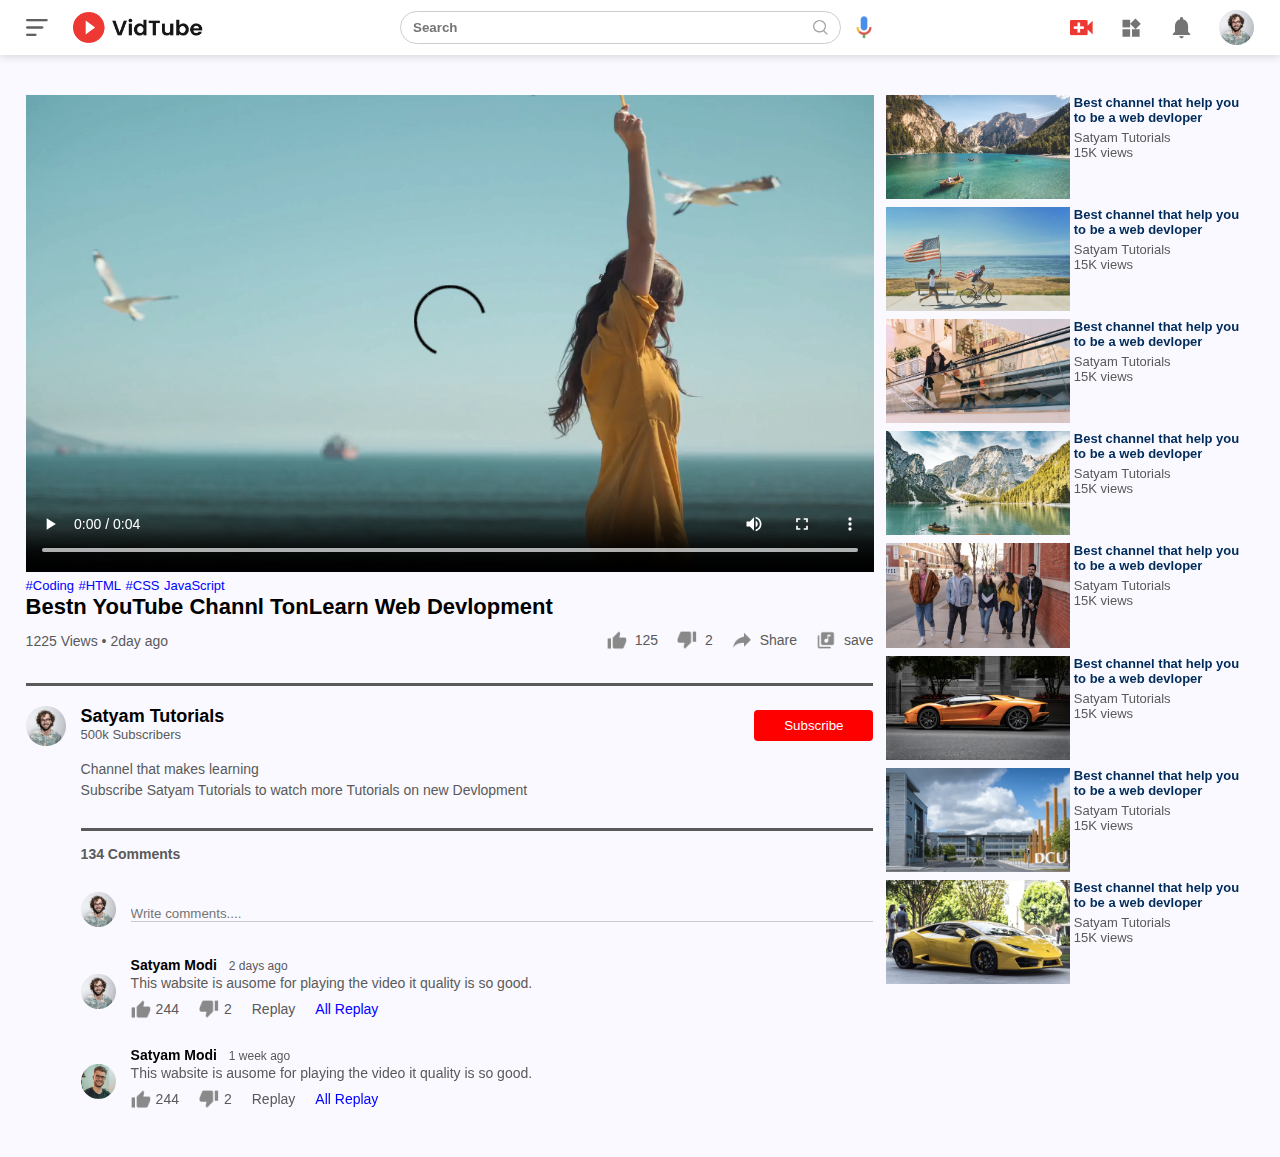
==== play-video.html @ 116caff2 "Initial commit" ====
<!DOCTYPE html>
<html lang="en">

<head>
    <meta charset="UTF-8">
    <meta http-equiv="X-UA-Compatible" content="IE=edge">
    <meta name="viewport" content="width=device-width, initial-scale=1.0">
    <title>Play Video</title>
    <link rel="stylesheet" href="style.css">
</head>

<body>
    <nav>
        <div class="nav-left flex-div">
            <img src="./image/menu.png" class="menu-icon">
            <img src="./image/logo.png" class="logo">
        </div>
        <div class="nav-middle flex-div">
            <div class="search-box flex-div">
                <input type="text" placeholder="Search">
                <img src="./image/search.png" alt="">
            </div>
            <img src="./image/voice-search.png" class="mic-icone">
        </div>
        <div class="nav-right flex-div">
            <img src="./image/upload.png" alt="">
            <img src="./image/more.png" alt="">
            <img src="./image/notification.png" alt="">
            <img src="./image/Jack.png" class="user-icon" alt="">
        </div>
    </nav>


    <div class="container play-container">
        <div class="row">
            <div class="play-video">
                <video controls autoplay>
                    <source src="./image/video.mp4" type="video/mp4">
                    <!-- <source src="" type="video/mp4"> -->
                </video>

                <div class="tags">
                    <a href="">#Coding</a>
                    <a href="">#HTML</a>
                    <a href="">#CSS</a>
                    <a href="">JavaScript</a>

                </div>
                <h3>Bestn YouTube Channl TonLearn Web Devlopment</h3>
                <div class="play-video-info">
                    <p>1225 Views &bull; 2day ago</p>
                    <div>
                        <a href=""><img src="./image/like.png">125</a>
                        <a href=""><img src="./image/dislike.png">2</a>
                        <a href=""><img src="./image/share.png">Share</a>
                        <a href=""><img src="./image/save.png">save</a>

                    </div>
                </div>
                <hr>
                <div class="plublisher">
                    <img src="./image/Jack.png">
                    <div>
                        <p>Satyam Tutorials</p>
                        <span>500k Subscribers</span>
                    </div>
                    <button type="button">Subscribe</button>
                </div>
                <div class="vid-description">
                    <p>Channel that makes learning</p>
                    <p>Subscribe Satyam Tutorials to watch more Tutorials on new Devlopment</p>
                    <hr>
                    <h4>134 Comments</h4>

                    <div class="add-comment">
                        <img src="./image/Jack.png">
                        <input type="text" placeholder="Write comments....">
                    </div>
                    <div class="old-comment">
                        <img src="./image/Jack.png">
                        <div>
                            <h3>Satyam Modi <span>2 days ago</span></h3>
                            <p>This wabsite is ausome for playing the video it quality is so good.</p>
                            <div class="acomment-action">
                                <img src="./image/like.png">
                                <span>244</span>
                                <img src="./image/dislike.png">
                                <span>2</span>
                                <span>Replay</span>
                                <a href="">All Replay</a>
                            </div>
                        </div>
                    </div>
                    <div class="old-comment">
                        <img src="./image/simon.png">
                        <div>
                            <h3>Satyam Modi <span>1 week ago</span></h3>
                            <p>This wabsite is ausome for playing the video it quality is so good.</p>
                            <div class="acomment-action">
                                <img src="./image/like.png">
                                <span>244</span>
                                <img src="./image/dislike.png">
                                <span>2</span>
                                <span>Replay</span>
                                <a href="">All Replay</a>
                            </div>
                        </div>
                    </div>
                </div>
            </div>
            <div class="right-sidebar">
                <div class="side-video-list">
                    <img src="./image/thumbnail1.png">
                    <div class="vid-info">
                        <a href="" class="small-thumbnail">Best channel that help you to be a web devloper</a>
                        <p>Satyam Tutorials</p>
                        <p>15K views</p>
                    </div>
                </div>
                <div class="side-video-list">
                    <img src="./image/thumbnail2.png">
                    <div class="vid-info">
                        <a href="" class="small-thumbnail">Best channel that help you to be a web devloper</a>
                        <p>Satyam Tutorials</p>
                        <p>15K views</p>
                    </div>
                </div>
                <div class="side-video-list">
                    <img src="./image/thumbnail3.png">
                    <div class="vid-info">
                        <a href="" class="small-thumbnail">Best channel that help you to be a web devloper</a>
                        <p>Satyam Tutorials</p>
                        <p>15K views</p>
                    </div>
                </div>
                <div class="side-video-list">
                    <img src="./image/thumbnail4.png">
                    <div class="vid-info">
                        <a href="" class="small-thumbnail">Best channel that help you to be a web devloper</a>
                        <p>Satyam Tutorials</p>
                        <p>15K views</p>
                    </div>
                </div>
                <div class="side-video-list">
                    <img src="./image/thumbnail5.png">
                    <div class="vid-info">
                        <a href="" class="small-thumbnail">Best channel that help you to be a web devloper</a>
                        <p>Satyam Tutorials</p>
                        <p>15K views</p>
                    </div>
                </div>
                <div class="side-video-list">
                    <img src="./image/thumbnail6.png">
                    <div class="vid-info">
                        <a href="" class="small-thumbnail">Best channel that help you to be a web devloper</a>
                        <p>Satyam Tutorials</p>
                        <p>15K views</p>
                    </div>
                </div>
                <div class="side-video-list">
                    <img src="./image/thumbnail7.png">
                    <div class="vid-info">
                        <a href="" class="small-thumbnail">Best channel that help you to be a web devloper</a>
                        <p>Satyam Tutorials</p>
                        <p>15K views</p>
                    </div>
                </div>
                <div class="side-video-list">
                    <img src="./image/thumbnail8.png">
                    <div class="vid-info">
                        <a href="" class="small-thumbnail">Best channel that help you to be a web devloper</a>
                        <p>Satyam Tutorials</p>
                        <p>15K views</p>
                    </div>
                </div>
            </div>
        </div>
    </div>

</body>

</html>
---- style.css ----
*{
    margin: 0;
    padding: 0;
    box-sizing: border-box;
    font-family: 'poppins', sans-serif;
}


a{
    text-decoration: none;
    color: #5a5a5a;
}
img{
    cursor: pointer;
}
.flex-div{
    display: flex;
    align-items: center;
}
nav{
    display: flex;
    padding: 10px 2%;
    justify-content: space-between;
    box-shadow: 0 0 10px rgba(0, 0, 0, 0.2);
    background: #fff;
    position: sticky;
    top: 0;
    z-index: 10;
}
.nav-right img{
    width: 25px;
    margin-right: 25px;

}
.nav-right .user-icon{
    width: 35px;
    border-radius: 50%;
    margin-right: 0;
}
.nav-left .menu-icon{
    width: 22px;
    margin-right: 25px;

}
.nav-left .logo{
    width: 130px;

}
.nav-middle .mic-icone{
    width: 16px;

}
.nav-middle .search-box{
    border: 1px solid #ccc;
    margin-right: 15px;
    padding: 8px 12px;
    border-radius: 25px;
} 
.nav-middle .search-box input{
    width: 400px;
    border: 0;
    outline: 0;
    background: transparent;
    color: #002B5B;
    font-weight: 600;
}
.nav-middle .search-box img{
    width: 15px;
}
/* side bar */
::-webkit-scrollbar{
    width: 8px;
}
::-webkit-scrollbar-thumb{
    background-color: #5a5a5a;
    border-radius: 10px;
}

.sidebar{
    background: #fff;
    width: 15%;
    height: 100%;
    position: fixed;
    top: 0;
    padding-left: 2%;
    padding-top: 80px;
    display: flex;
    flex-direction: column;   
}
.scrollbox{
    overflow: auto;
    visibility: hidden;
}
.scrollbox-inner,
.scrollbox:hover{
    visibility: visible;
}


.shortcut-links a img{
    width: 20px;
    margin-right: 20px;

}
.shortcut-links a{
    display: flex;
    align-items: center;
    margin-bottom: 20px;
    width: fit-content;
    flex-wrap: wrap;
}
.shortcut-links a:first-child{
    color: red;
}
.sidebar hr{
    border: 0;
    height: 1px;
    background: #ccc;
    width: 85%;
}
.Subscriprion-links h3{
    font-size: 13px;
    margin: 20px 0;
    color: #5a5a5a;
}
.Subscriprion-links a{
    display: flex;
    align-items: center;
    margin-bottom: 20px;
    width: fit-content;
    flex-wrap: wrap;
}
.Subscriprion-links a img{
    width: 25px;
    border-radius: 50%;
    margin-right: 20px;

}
.Subscriprion-links hr{
    border: 0;
    height: 1px;
    background: #ccc;
    width: 85%;
}
.small-sidebar{
    width: 5%;

}
.small-sidebar a p{
    display: none;
}
.small-sidebar h3{
    display: none;
}
.small-sidebar hr{
    width: 50%;
    margin-bottom: 25px;
}
.Explor-links h3{
    font-size: 13px;
    margin: 20px 0;
    color: #5a5a5a;
}
.Explor-links a{
    display: flex;
    align-items: center;
    margin-bottom: 20px;
    width: fit-content;
    flex-wrap: wrap;
}
.Explor-links a img{
    width: 25px;
    border-radius: 50%;
    margin-right: 20px;

}
.morevidtube-links h3{
    font-size: 13px;
    margin: 20px 0;
    color: #5a5a5a;
}
.morevidtube-links a{
    display: flex;
    align-items: center;
    margin-bottom: 20px;
    width: fit-content;
    flex-wrap: wrap;
}
.morevidtube-links a img{
    width: 25px;
    border-radius: 50%;
    margin-right: 20px;

}
.morevidtube-links hr{
    width: 80%;
    margin-bottom: 25px;
}
.setting-links h3{
    font-size: 13px;
    margin: 20px 0;
    color: #5a5a5a;
}
.setting-links a{
    display: flex;
    align-items: center;
    margin-bottom: 20px;
    width: fit-content;
    flex-wrap: wrap;
}
.setting-links a img{
    width: 25px;
    border-radius: 50%;
    margin-right: 20px;

}
.setting-links hr{
    width: 80%;
    margin-bottom: 25px;
}
.help p{
    padding: 10px 0; 
    font-size: 14px;
    color: #5a5a5a;
}
.help span{
    font-size: 12px;
    color: #444444;
}
/* sidebar button open */
.button{
    position: sticky;
}
.items{
    display: flex;
    /* justify-content: space-between; */
    text-align: center;
}

.button a button{
    padding: 8px;
    border-radius: 5px;
    border: 1px solid #5a5a5a;
    color: #5a5a5a;
    font-weight: 600;
}
.button a .btn{
    margin-left: 8px;
}
/* sidebar button close */
/*  main  */

.container{
    background: #f9f9ff;
    padding-left: 17%;
    padding-right: 2%;
    padding-top: 40px;
    padding-bottom: 20px;
    /* display: grid;
    grid-template-columns: repeat(auto-fit, minmax(250px, 1fr)); */
    /* position: relative; */
    /* width:calc(100% - 15%); */
}
#container-online{
    display: grid;
    /* grid-template-columns: repeat(4,1fr); */
    grid-template-columns: repeat(auto-fit, minmax(250px, 1fr));
    grid-template-rows: auto;
    gap: 30px;    
    margin-top: 20px;
}
#container-online>div img{
    width: 100%;
    border-radius: 5px;
}
.large-container{
    padding-left: 7%;

}
.banner{
    width: 100%;
    margin-top: 30px;
}
.banner img{
    width: 100%;
    border-radius: 8px;
}
.list-container{
    display: grid;
    grid-template-columns: repeat(auto-fit, minmax(250px, 1fr));
    /* grid-template-columns: repeat(4,1fr); */
    grid-template-rows: auto;
    gap: 30px; 
    margin-top: 15px;
}
.vis-list .thumbnail{
    width: 100%;
    border-radius: 5px;

}
.vis-list .flex-div{
    align-items: flex-start;
    margin-top: 7px;
}
.vis-list .flex-div img{
    width: 35px;
    margin-right: 10px;
    border-radius: 50%;
}
.vid-info{
    color: #5a5a5a;
    font-size: 13px;

}
.vid-info a{
    color: #002B5B;
    font-weight: 600;
    display: block;
    margin-bottom: 5px;
}

@media (max-width: 900px){
    .menu-icon{
        display: none;
    }
    .sidebar{
        display: none;
    }
    .container, .large-container{
        padding-left: 5%;
        padding-right: 5%;
    }
    .nav-right img{
        display: none;
    }
    .nav-right #mode{
        display: block;
    }
    .nav-right .user-icon{
        display: block;
        width: 30px;

    }
    .nav-middle .search-box input{
        width: 100px;
    }
    .nav-middle .mic-icone{
        display: none;
    }
    .logo{
        width: 90px;
    }
    .button{
        display: none;
    }
    .banner{
        margin-top: 0;
    }
}



/* play video page */

.play-container{
    padding-left: 2%;
}
.row{
    display: flex;
    justify-content: space-between;
    flex-wrap: wrap;

}
.play-video{
    flex-basis: 69%;

}
.right-sidebar{
    flex-basis: 30%;
}
.play-video video{
    width: 100%;
}
.side-video-list{
    display: flex;
    justify-content: space-between;
    margin-bottom: 8px;
}
.side-video-list img{
    width: 50%;
}
.side-video-list .small-thumbnail{
    flex-basis: 49%;
}
.side-video-list .vid-info{
    flex-basis: 49%;
}

.play-video .tags a{
    color: #0000ff;
    font-size: 13px;
}
.play-video h3{
    font-weight: 600;
    font-size: 22px;
}
.play-video .play-video-info{
    display: flex;
    align-items: center;
    justify-content: space-between;
    flex-wrap: wrap;
    margin-top: 10px;
    font-size: 14px;
    color: #5a5a5a;

}
.play-video .play-video-info a img{
    width: 20px;
    margin-right: 8px;
}
.play-video .play-video-info a{
    display: inline-flex;
    align-items: center;
    margin-left: 15px;
}
.play-video hr{
    border: 0;
    height: 1px;
    background: #ccc;
    margin: 10px 0;
}
.plublisher{
    display: flex;
    align-items: center;
    margin-top: 20px;

}
.plublisher div{
    flex: 1;
    line-height: 18px;
}
.plublisher img{
    width: 40px;
    border-radius: 50%;
    margin-right: 15px;
}
.plublisher div p{
    color: #000;
    font-weight: 600;
    font-size: 18px;
}
.plublisher div span{
    font-size: 13px;
    color: #5a5a5a;
}
.plublisher button{
    background-color: red;
    color: #fff;
    padding: 8px 30px;
    border: 0;
    outline: 0;
    border-radius: 4px;
    cursor: pointer;
}
.vid-description{
    padding-left: 55px;
    margin: 15px 0;

}
.vid-description p{
    font-size: 14px;
    margin-bottom: 5px;
    color: #5a5a5a;
}
.vid-description h4{
    font-size: 14px;
    color: #5a5a5a;
    margin-top: 15px;
}
.add-comment{
    display: flex;
    align-items: center;
    margin: 30px 0;
}
.add-comment img{
    width: 35px;
    border-radius: 50%;
    margin-right: 15px;
}
.add-comment input{
    border: 0;
    outline: 0;
    border-bottom: 1px solid #ccc;
    width: 100%;
    padding-top: 10px;
    background: transparent;
}
.old-comment{
    display: flex;
    align-items: center;
    margin: 20px 0;
}
.old-comment img{
    width: 35px;
    border-radius: 50%;
    margin-right: 15px;

}
.old-comment h3{
    font-size: 14px;
    margin-bottom: 2px;

}
.old-comment h3 span{
    font-size: 12px;
    color: #5a5a5a;
    font-weight: 500;
    margin-left: 8px;
}
.old-comment .acomment-action{
    display: flex;
    align-items: center;
    margin: 8px 0;
    font-size: 14px;
}
.old-comment .acomment-action img{
    width: 20px;
    border-radius: 0;
    margin-right: 5px;

}
.old-comment .acomment-action span{
    margin-right: 20px;
    color: #5a5a5a;
}
.old-comment .acomment-action a{
    color: #0000ff;
}

@media (max-width:900px){
    .play-video{
        flex-basis: 100%;
    }
    .right-sidebar{
        flex-basis: 100%;
    }
    .play-container{
        padding-left: 5%;
    }
    .vid-description{
        padding-left: 0;
    }
    .play-video .play-video-info a{
        margin-left: 0;
        margin-right: 15px;
        margin-top: 15px;
    }
}
.container hr{
    height: 3px;
    background-color: #5a5a5a;
    margin-top: 30px;
}

/* you tube shorts */

.short-list{
    width: 100%;
    /* border: 1px solid #000; */
}
.short{
    display: grid;
    grid-template-columns: repeat(auto-fit, minmax(150px, 1fr));
    grid-column-gap: 15px;
    grid-row-gap: 15px;
}
.short-icone{
    display: flex;
    margin-block: 25px;
    margin-left: 5px;
}

.short-icone img{
    width: 20px;
}
.short-icone h3{
    color: #002B5B;
    margin-left: 10px;
    font-size: large;
}
.short-list a img{
    width: 100%;
    height: 300px;
    border-radius: 15px;
    background-size: cover;
    overflow: hidden;
}
.short-flex-div{
    display: flex;
    justify-content: space-between;
    margin: 5px;
}
.short-flex-div a{
    font-size: 13px;
    margin-inline: 5px;
    color: #002B5B;
    font-weight: 600;
}
.short-flex-div a img{
    width: 25px;
    height: 20px;
    /* margin-top: 7px; */
}
.short-list p{
    color: #5a5a5a;
    margin-top: 10px;
    margin-left: 5px;
    font-size: 13px;
}
.colour{
    background-color: #000;
}
.textcolour{
    color: white !important;
    /* background-color: #fff; */
}
@media(max-width:900px){
    .short{
        display: flex;
        overflow: auto;
        
    }
    .short-list a img{
        height: 200px;
    }
    .short-flex-div a img{
        height: auto;
    }
}
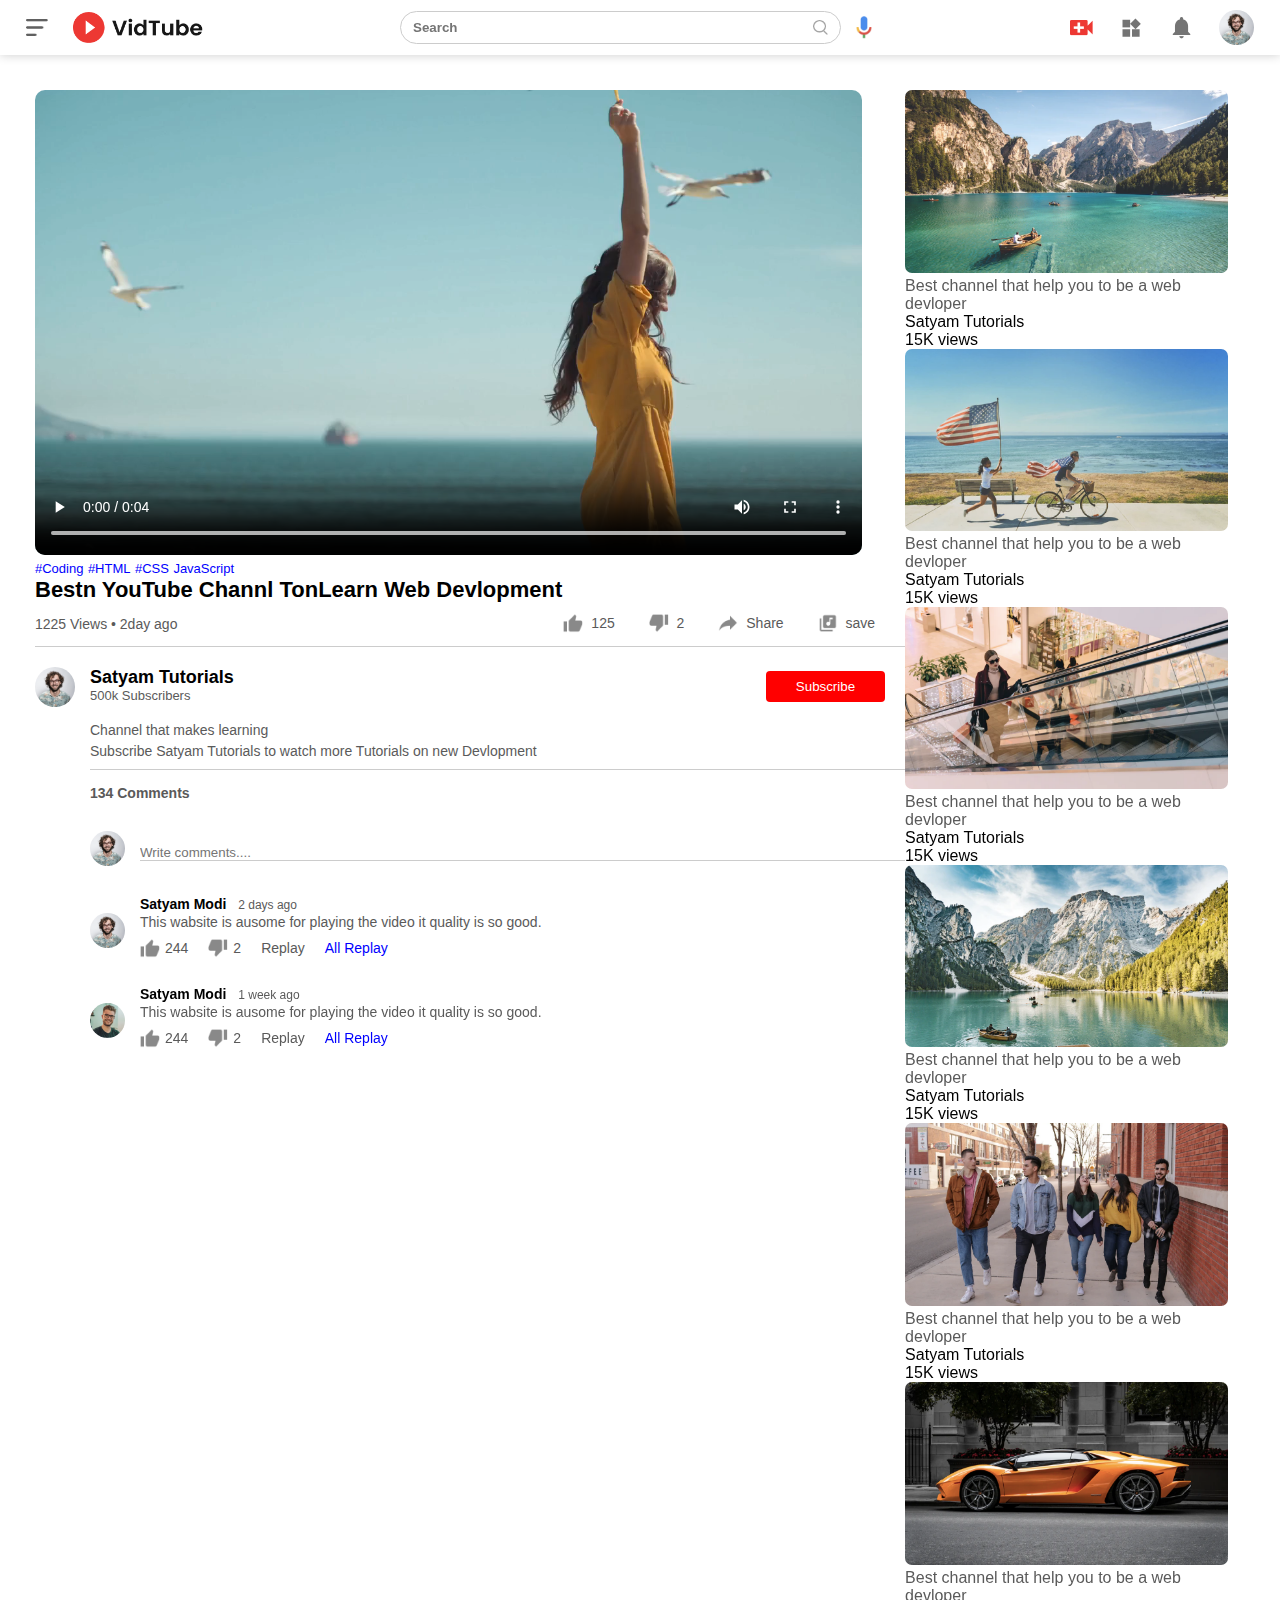
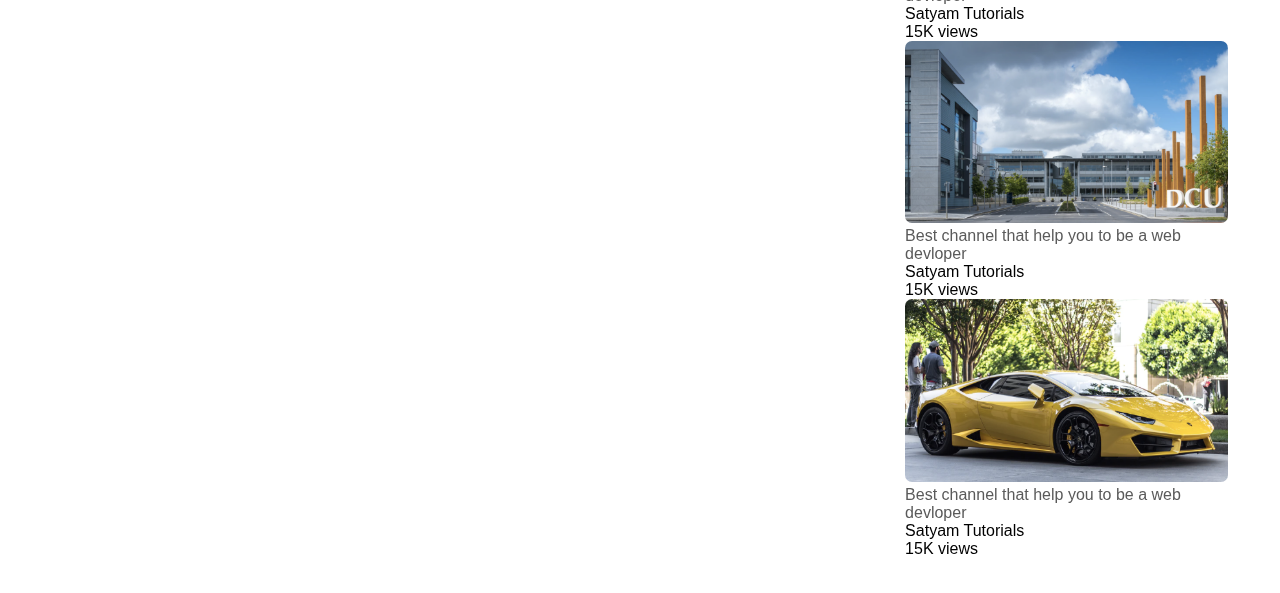
==== commit 8d6c6201: "download-video.css update" ====
--- a/play-video.html
+++ b/play-video.html
@@ -6,7 +6,7 @@
     <meta http-equiv="X-UA-Compatible" content="IE=edge">
     <meta name="viewport" content="width=device-width, initial-scale=1.0">
     <title>Play Video</title>
-    <link rel="stylesheet" href="style.css">
+    <link rel="stylesheet" href="download-video.css">
 </head>
 
 <body>
@@ -35,10 +35,10 @@
         <div class="row">
             <div class="play-video">
                 <video controls autoplay>
+                    <!-- <source src="${videoId}" type="video/mp4"> -->
                     <source src="./image/video.mp4" type="video/mp4">
-                    <!-- <source src="" type="video/mp4"> -->
                 </video>
-
+                <!-- comment tag in play video page -->
                 <div class="tags">
                     <a href="">#Coding</a>
                     <a href="">#HTML</a>
@@ -107,7 +107,9 @@
                         </div>
                     </div>
                 </div>
+
             </div>
+
             <div class="right-sidebar">
                 <div class="side-video-list">
                     <img src="./image/thumbnail1.png">
@@ -174,8 +176,11 @@
                     </div>
                 </div>
             </div>
+
+
         </div>
     </div>
+    <script src="video.js"></script>
 
 </body>
 
--- a/download-video.css
+++ b/download-video.css
@@ -0,0 +1,257 @@
+*{
+    margin: 0;
+    padding: 0;
+    box-sizing: border-box;
+    font-family: 'poppins', sans-serif;
+}
+
+
+a{
+    text-decoration: none;
+    color: #5a5a5a;
+}
+img{
+    cursor: pointer;
+}
+.flex-div{
+    display: flex;
+    align-items: center;
+}
+nav{
+    display: flex;
+    padding: 10px 2%;
+    justify-content: space-between;
+    box-shadow: 0 0 10px rgba(0, 0, 0, 0.2);
+    background: #fff;
+    position: sticky;
+    top: 0;
+    z-index: 10;
+}
+.nav-right img{
+    width: 25px;
+    margin-right: 25px;
+
+}
+.nav-right .user-icon{
+    width: 35px;
+    border-radius: 50%;
+    margin-right: 0;
+}
+.nav-left .menu-icon{
+    width: 22px;
+    margin-right: 25px;
+
+}
+.nav-left .logo{
+    width: 130px;
+
+}
+.nav-middle .mic-icone{
+    width: 16px;
+
+}
+.nav-middle .search-box{
+    border: 1px solid #ccc;
+    margin-right: 15px;
+    padding: 8px 12px;
+    border-radius: 25px;
+} 
+.nav-middle .search-box input{
+    width: 400px;
+    border: 0;
+    outline: 0;
+    background: transparent;
+    color: #002B5B;
+    font-weight: 600;
+}
+.nav-middle .search-box img{
+    width: 15px;
+}
+
+@media (max-width:900px){
+    .nav-right img{
+        display: none;
+    }
+    .nav-right #mode{
+        display: block;
+    }
+    .nav-right .user-icon{
+        display: block;
+        width: 30px;
+
+    }
+    .nav-middle .search-box input{
+        width: 100px;
+    }
+    .nav-middle .mic-icone{
+        display: none;
+    }
+    .logo{
+        width: 90px;
+    }
+    .button{
+        display: none;
+    }
+    .banner{
+        margin-top: 0;
+    }
+}
+
+/* nav bar close */
+.row{
+    margin: 35px;
+    display: flex;
+    justify-content: space-between;
+}
+.play-video video{
+    width: 95%;
+    border-radius: 10px;
+
+}
+.side-video-list img{
+    width: 95%;
+    border-radius: 7px;
+}
+
+/* video discription */
+.play-video .tags a{
+    color: #0000ff;
+    font-size: 13px;
+}
+.play-video h3{
+    font-weight: 600;
+    font-size: 22px;
+}
+.play-video .play-video-info{
+    display: flex;
+    align-items: center;
+    justify-content: space-between;
+    flex-wrap: wrap;
+    margin-top: 10px;
+    font-size: 14px;
+    color: #5a5a5a;
+
+}
+.play-video .play-video-info a img{
+    width: 20px;
+    margin-right: 8px;
+}
+.play-video .play-video-info a{
+    display: inline-flex;
+    align-items: center;
+    margin-right: 30px;
+} 
+.play-video hr{
+    border: 0;
+    height: 1px;
+    background: #ccc;
+    margin: 10px 0;
+}
+.plublisher{
+    display: flex;
+    align-items: center;
+    margin-top: 20px;
+    margin-right: 20px;
+
+}
+.plublisher div{
+    flex: 1;
+    line-height: 18px;
+}
+.plublisher img{
+    width: 40px;
+    border-radius: 50%;
+    margin-right: 15px;
+}
+.plublisher div p{
+    color: #000;
+    font-weight: 600;
+    font-size: 18px;
+}
+.plublisher div span{
+    font-size: 13px;
+    color: #5a5a5a;
+}
+.plublisher button{
+    background-color: red;
+    color: #fff;
+    padding: 8px 30px;
+    border: 0;
+    outline: 0;
+    border-radius: 4px;
+    cursor: pointer;
+}
+.vid-description{
+    padding-left: 55px;
+    margin: 15px 0;
+
+}
+.vid-description p{
+    font-size: 14px;
+    margin-bottom: 5px;
+    color: #5a5a5a;
+}
+.vid-description h4{
+    font-size: 14px;
+    color: #5a5a5a;
+    margin-top: 15px;
+}
+.add-comment{
+    display: flex;
+    align-items: center;
+    margin: 30px 0;
+}
+.add-comment img{
+    width: 35px;
+    border-radius: 50%;
+    margin-right: 15px;
+}
+.add-comment input{
+    border: 0;
+    outline: 0;
+    border-bottom: 1px solid #ccc;
+    width: 100%;
+    padding-top: 10px;
+    background: transparent;
+}
+.old-comment{
+    display: flex;
+    align-items: center;
+    margin: 20px 0;
+}
+.old-comment img{
+    width: 35px;
+    border-radius: 50%;
+    margin-right: 15px;
+
+}
+.old-comment h3{
+    font-size: 14px;
+    margin-bottom: 2px;
+
+}
+.old-comment h3 span{
+    font-size: 12px;
+    color: #5a5a5a;
+    font-weight: 500;
+    margin-left: 8px;
+}
+.old-comment .acomment-action{
+    display: flex;
+    align-items: center;
+    margin: 8px 0;
+    font-size: 14px;
+}
+.old-comment .acomment-action img{
+    width: 20px;
+    border-radius: 0;
+    margin-right: 5px;
+
+}
+.old-comment .acomment-action span{
+    margin-right: 20px;
+    color: #5a5a5a;
+}
+.old-comment .acomment-action a{
+    color: #0000ff;
+}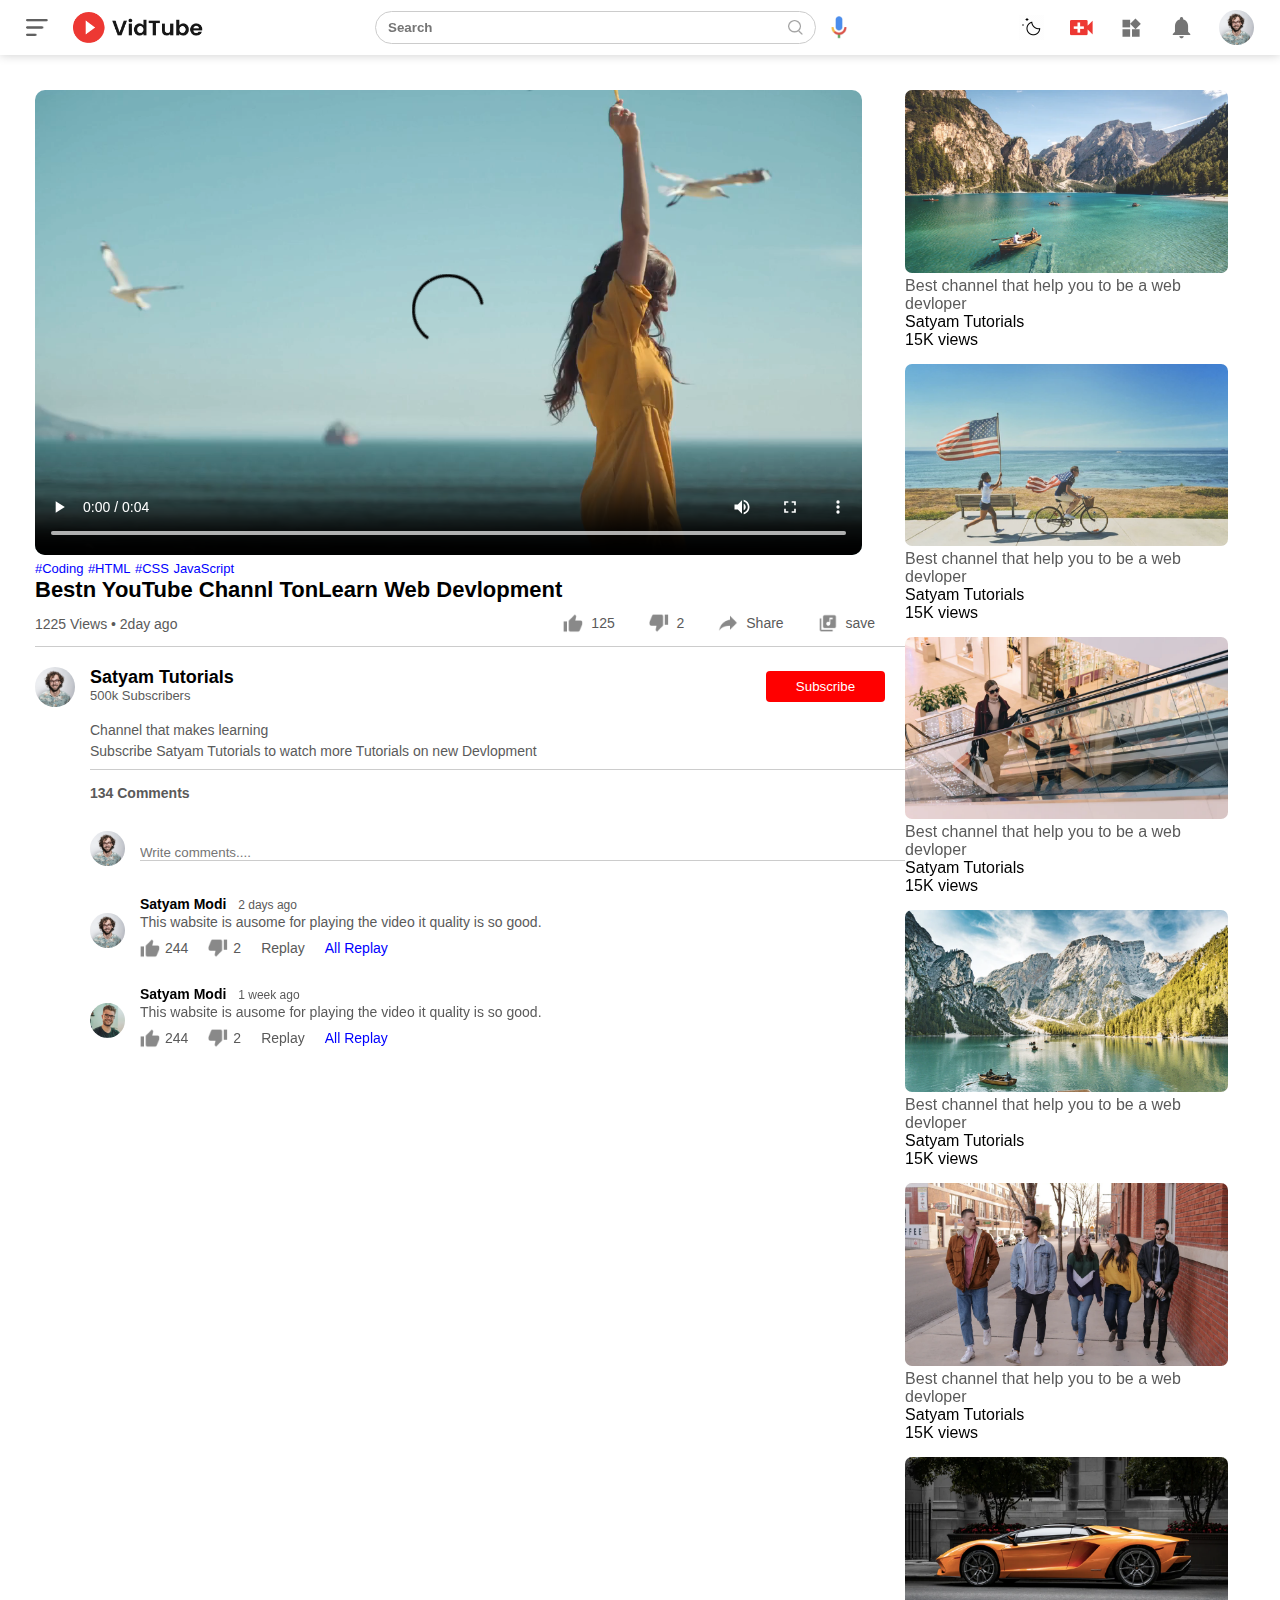
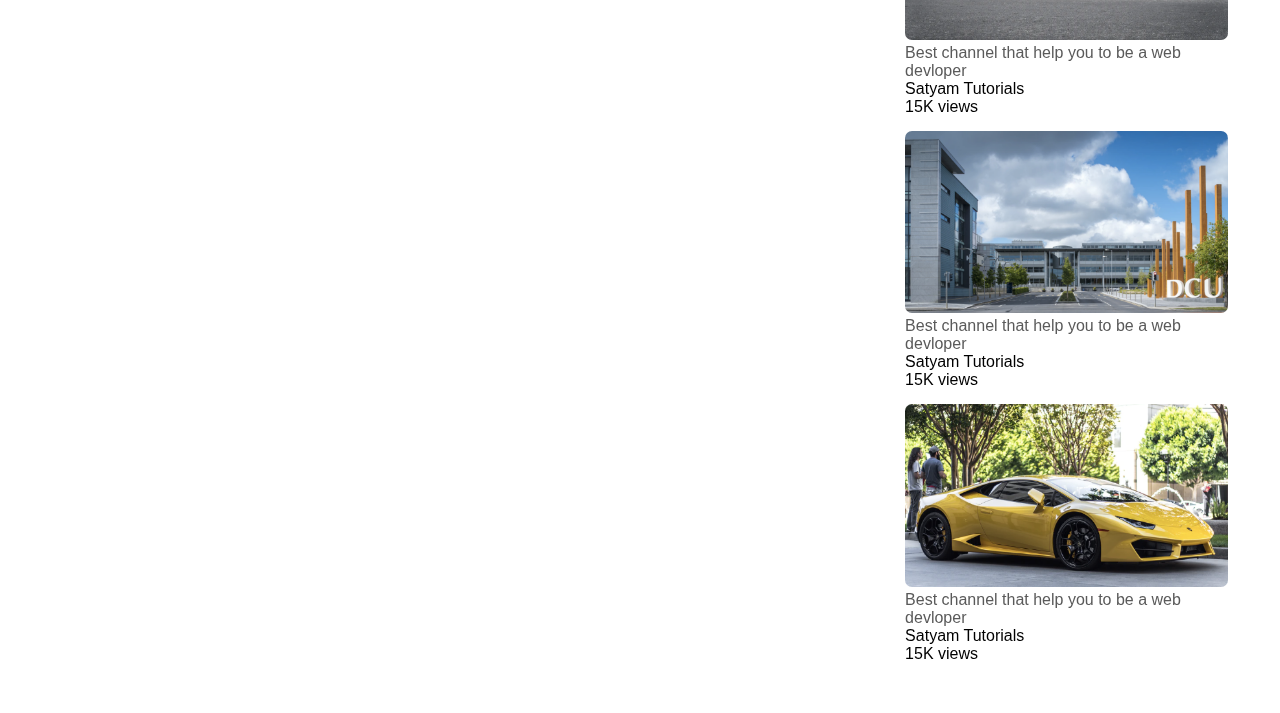
==== commit c75fe751: "play-video.html update" ====
--- a/play-video.html
+++ b/play-video.html
@@ -23,6 +23,7 @@
             <img src="./image/voice-search.png" class="mic-icone">
         </div>
         <div class="nav-right flex-div">
+            <img src="./image/icons8-sun.gif" id="mode">
             <img src="./image/upload.png" alt="">
             <img src="./image/more.png" alt="">
             <img src="./image/notification.png" alt="">
--- a/download-video.css
+++ b/download-video.css
@@ -108,6 +108,9 @@
     border-radius: 10px;
 
 }
+.side-video-list{
+    margin-bottom: 15px;
+}
 .side-video-list img{
     width: 95%;
     border-radius: 7px;
